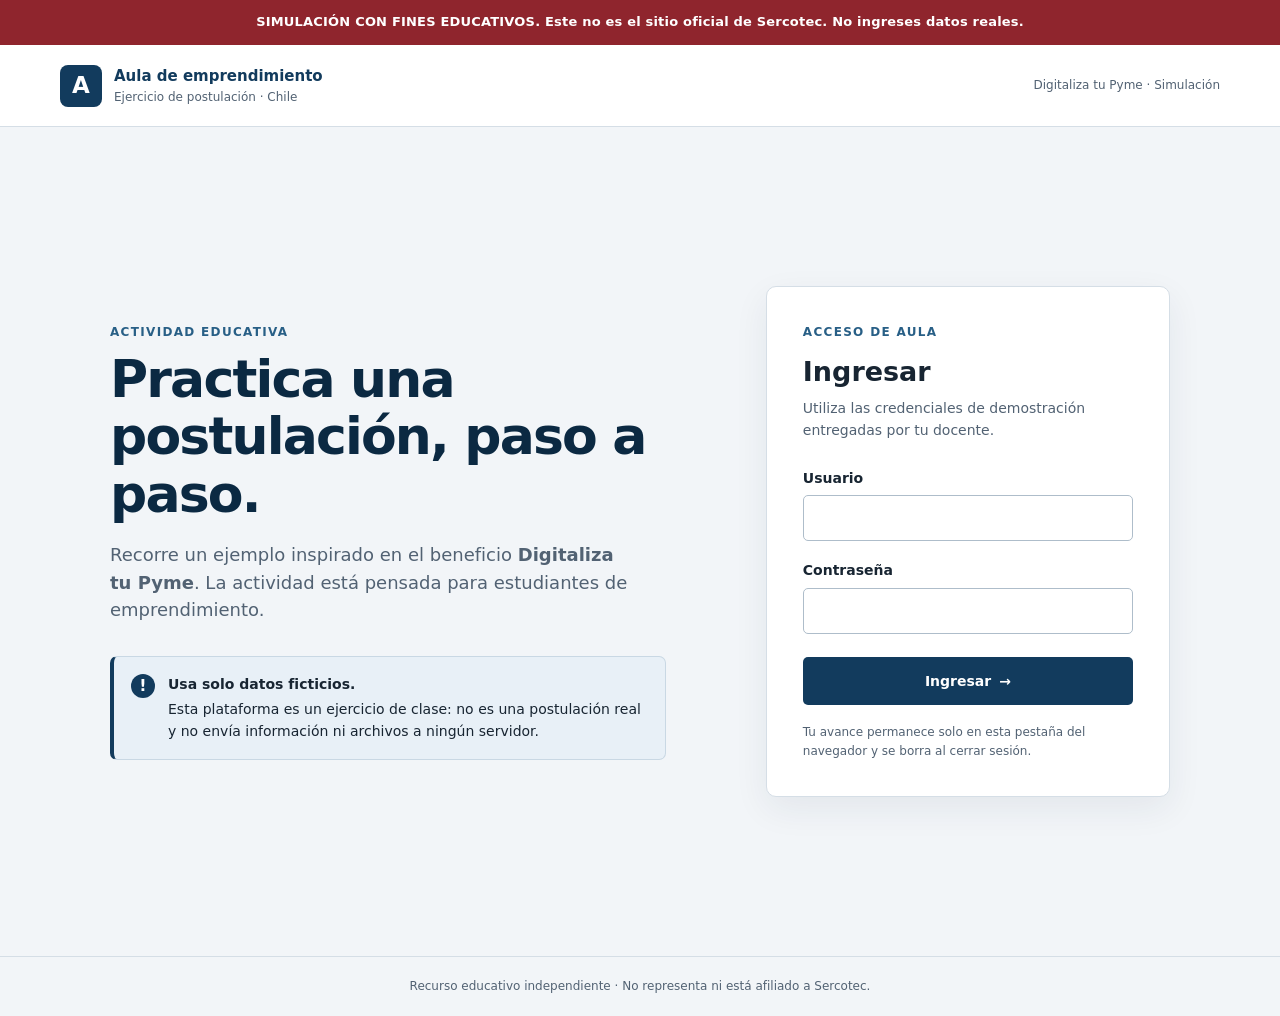
==== confirmacion.html @ b7b5539b "add: login and simulation" ====
<!doctype html>
<html lang="es-CL">
<head>
	<meta charset="utf-8">
	<meta name="viewport" content="width=device-width, initial-scale=1">
	<meta name="robots" content="noindex, nofollow">
	<meta name="theme-color" content="#123b5d">
	<title>Simulación | Comprobante educativo</title>
	<link rel="stylesheet" href="css/styles.css">
	<script src="js/auth.js" defer></script>
	<script src="js/form.js" defer></script>
</head>
<body data-page="confirmation">
	<div class="simulation-banner" role="note">SIMULACIÓN CON FINES EDUCATIVOS. Este no es el sitio oficial de Sercotec. No ingreses datos reales.</div>
	<header class="site-header">
		<a class="brand" href="formulario.html" aria-label="Aula de emprendimiento">
			<span class="brand-mark" aria-hidden="true">A</span>
			<span><strong>Aula de emprendimiento</strong><small>Ejercicio de postulación · Chile</small></span>
		</a>
		<button class="button button-quiet logout-button" type="button">Cerrar sesión</button>
	</header>

	<main class="page-main confirmation-main">
		<section class="card confirmation-card" aria-labelledby="confirmation-title">
			<div class="confirmation-icon" aria-hidden="true">✓</div>
			<p class="eyebrow">Comprobante educativo</p>
			<h1 id="confirmation-title">Simulación enviada</h1>
			<p class="confirmation-lead">Este comprobante es ficticio. La información no fue transmitida ni recibida por Sercotec.</p>
			<div class="folio-card">
				<span>Folio de simulación</span>
				<strong id="confirmation-folio"></strong>
			</div>
			<section class="review-panel confirmation-summary" aria-labelledby="confirmation-summary-title">
				<h2 id="confirmation-summary-title">Resumen de la simulación</h2>
				<div id="confirmation-summary-content" class="summary-content"></div>
			</section>
			<div class="confirmation-actions">
				<a class="button button-primary" href="formulario.html">Iniciar otra simulación</a>
				<button class="button button-secondary logout-button" type="button">Cerrar sesión</button>
			</div>
		</section>
	</main>
	<footer class="site-footer">Recurso educativo independiente · No representa ni está afiliado a Sercotec.</footer>
</body>
</html>
---- css/styles.css ----
:root {
	color-scheme: light dark;
	--navy: #123b5d;
	--navy-deep: #0b2942;
	--blue-soft: #e8f0f7;
	--ink: #182532;
	--muted: #526273;
	--paper: #ffffff;
	--page: #f2f5f8;
	--line: #d5dee6;
	--focus: #2473ae;
	--danger: #a42d32;
	--success: #24704b;
	font-family: system-ui, -apple-system, "Segoe UI", sans-serif;
}

* { box-sizing: border-box; }

body {
	margin: 0;
	padding-top: 45px;
	background: var(--page);
	color: var(--ink);
	font-size: 16px;
	line-height: 1.55;
}

[hidden] { display: none !important; }

.simulation-banner {
	position: fixed;
	z-index: 10;
	inset: 0 0 auto;
	min-height: 45px;
	display: grid;
	place-items: center;
	padding: 8px 16px;
	background: #8f252d;
	color: #fff;
	text-align: center;
	font-size: 13px;
	font-weight: 800;
	letter-spacing: .015em;
}

.site-header {
	min-height: 82px;
	display: flex;
	align-items: center;
	justify-content: space-between;
	gap: 20px;
	padding: 14px max(20px, calc((100vw - 1160px) / 2));
	background: var(--paper);
	border-bottom: 1px solid var(--line);
}

.brand {
	display: inline-flex;
	align-items: center;
	gap: 12px;
	color: var(--navy);
	text-decoration: none;
}

.brand-mark {
	width: 42px;
	height: 42px;
	display: grid;
	place-items: center;
	border-radius: 8px;
	background: var(--navy);
	color: white;
	font-size: 23px;
	font-weight: 800;
}

.brand strong, .brand small { display: block; }
.brand strong { font-size: 15px; }
.brand small, .header-note { color: var(--muted); font-size: 12px; }
.header-note { text-align: right; }

.login-layout {
	width: min(1060px, calc(100% - 36px));
	min-height: calc(100vh - 175px);
	margin: 52px auto;
	display: grid;
	grid-template-columns: minmax(0, 1.1fr) minmax(300px, .8fr);
	align-items: center;
	gap: clamp(32px, 8vw, 100px);
}

.intro-panel { max-width: 560px; }
.eyebrow {
	margin: 0 0 10px;
	color: #285f86;
	font-size: 12px;
	font-weight: 800;
	letter-spacing: .11em;
	text-transform: uppercase;
}

h1, h2, h3, h4, p { margin-top: 0; }
.intro-panel h1, .page-intro h1, .confirmation-card h1 {
	margin-bottom: 18px;
	color: var(--navy-deep);
	font-size: clamp(34px, 5vw, 52px);
	line-height: 1.1;
	letter-spacing: -.035em;
}
.intro-panel > p:not(.eyebrow) { max-width: 530px; color: var(--muted); font-size: 18px; }

.notice-card {
	display: flex;
	align-items: flex-start;
	gap: 13px;
	margin-top: 32px;
	padding: 17px;
	border: 1px solid #c9d8e4;
	border-left: 4px solid var(--navy);
	border-radius: 7px;
	background: var(--blue-soft);
}
.notice-card p { margin: 0; color: var(--ink); font-size: 14px; }
.notice-card strong { display: block; margin-bottom: 3px; }
.notice-icon {
	flex: 0 0 24px;
	height: 24px;
	display: grid;
	place-items: center;
	border-radius: 50%;
	background: var(--navy);
	color: white;
	font-weight: 800;
}

.card {
	background: var(--paper);
	border: 1px solid var(--line);
	border-radius: 10px;
	box-shadow: 0 12px 35px rgb(24 49 71 / 7%);
}
.login-card { padding: clamp(23px, 4vw, 36px); }
.section-heading { margin-bottom: 26px; }
.section-heading h2 { margin: 0 0 5px; font-size: 27px; }
.section-heading > p:last-child { margin: 0; color: var(--muted); font-size: 14px; }

.field { min-width: 0; margin-bottom: 19px; }
.field label, .field > label { display: block; margin-bottom: 6px; font-size: 14px; font-weight: 700; }
input, select, textarea {
	width: 100%;
	min-height: 46px;
	padding: 10px 12px;
	border: 1px solid #aebdca;
	border-radius: 5px;
	background: var(--paper);
	color: var(--ink);
	font: inherit;
	font-size: 15px;
}
textarea { min-height: 96px; resize: vertical; }
input::placeholder, textarea::placeholder { color: #687887; opacity: 1; }
input:disabled, select:disabled { background: var(--page); color: var(--muted); }
input:focus-visible, select:focus-visible, textarea:focus-visible, button:focus-visible, a.button:focus-visible {
	outline: 3px solid var(--focus);
	outline-offset: 2px;
}
input[type="checkbox"] { width: 19px; min-width: 19px; min-height: 19px; height: 19px; accent-color: var(--navy); }
input[type="file"] { padding: 7px; font-size: 13px; }
input[type="file"]::file-selector-button {
	min-height: 30px;
	margin-right: 10px;
	padding: 4px 9px;
	border: 1px solid var(--line);
	border-radius: 4px;
	background: var(--blue-soft);
	color: var(--navy);
	font: inherit;
	cursor: pointer;
}
.field-hint, .privacy-note { display: block; margin-top: 5px; color: var(--muted); font-size: 12px; }
.privacy-note { margin: 18px 0 0; }
.required { color: #a42d32; font-weight: 800; }

.button {
	min-height: 44px;
	display: inline-flex;
	align-items: center;
	justify-content: center;
	gap: 8px;
	padding: 9px 17px;
	border: 1px solid transparent;
	border-radius: 5px;
	font: inherit;
	font-size: 14px;
	font-weight: 750;
	line-height: 1.3;
	text-align: center;
	text-decoration: none;
	cursor: pointer;
}
.button:disabled { cursor: not-allowed; opacity: .55; }
.button-primary { background: var(--navy); color: #fff; }
.button-primary:hover:not(:disabled) { background: var(--navy-deep); }
.button-secondary { border-color: #aebdca; background: var(--paper); color: var(--navy); }
.button-secondary:hover:not(:disabled) { background: var(--blue-soft); }
.button-quiet { border-color: var(--line); background: var(--paper); color: var(--navy); }
.button-quiet:hover { background: var(--blue-soft); }
.button-wide { width: 100%; min-height: 48px; margin-top: 4px; }
.button-remove { min-height: 37px; padding: 6px 9px; border-color: #d9b5b7; background: var(--paper); color: var(--danger); font-size: 12px; }
.button-remove:hover { background: #fbeff0; }

.error-message {
	margin: 0 0 14px;
	padding: 10px 12px;
	border-left: 3px solid var(--danger);
	background: #fff0f0;
	color: #762026;
	font-size: 14px;
}
.sr-only {
	position: absolute;
	width: 1px;
	height: 1px;
	padding: 0;
	margin: -1px;
	overflow: hidden;
	clip: rect(0, 0, 0, 0);
	white-space: nowrap;
	border: 0;
}

.site-footer {
	padding: 20px 16px;
	border-top: 1px solid var(--line);
	color: var(--muted);
	text-align: center;
	font-size: 12px;
}
.page-main { width: min(1040px, calc(100% - 32px)); margin: 40px auto 64px; }
.page-intro { margin-bottom: 25px; }
.page-intro h1 { margin-bottom: 8px; font-size: clamp(30px, 4vw, 42px); }
.page-intro > p:last-child { margin: 0; color: var(--muted); }
.application-card { padding: clamp(20px, 4vw, 38px); }

.progress-block { margin-bottom: 36px; }
.progress-copy { display: flex; justify-content: space-between; gap: 12px; margin-bottom: 9px; color: var(--navy); font-size: 13px; font-weight: 750; }
.progress-track { height: 9px; overflow: hidden; border-radius: 8px; background: #dce5ec; }
.progress-track > span { display: block; width: 20%; height: 100%; border-radius: inherit; background: var(--navy); transition: width .2s ease; }
.step-indicators { display: flex; justify-content: space-between; gap: 6px; margin: 17px 0 0; padding: 0; list-style: none; }
.step-indicators li { display: flex; align-items: center; gap: 7px; color: var(--muted); font-size: 12px; }
.step-indicators li > span:first-child {
	width: 25px;
	height: 25px;
	display: grid;
	place-items: center;
	border: 1px solid #aebdca;
	border-radius: 50%;
	background: var(--paper);
	font-size: 12px;
	font-weight: 750;
}
.step-indicators li.current { color: var(--navy); font-weight: 800; }
.step-indicators li.current > span:first-child, .step-indicators li.complete > span:first-child { border-color: var(--navy); background: var(--navy); color: white; }

.step-heading { margin-bottom: 25px; }
.step-heading h2 { margin: 0 0 5px; font-size: 24px; }
.step-heading > p:last-child { margin: 0; color: var(--muted); font-size: 14px; }
.fields-grid { display: grid; grid-template-columns: repeat(2, minmax(0, 1fr)); gap: 0 20px; }
.fields-grid .field-full { grid-column: 1 / -1; }
.field-full { min-width: 0; }
.form-navigation { display: flex; justify-content: space-between; gap: 12px; margin-top: 30px; padding-top: 20px; border-top: 1px solid var(--line); }
.form-navigation #submit-application { margin-left: auto; }

.table-scroll { max-width: 100%; overflow-x: auto; }
.investment-table { width: 100%; min-width: 690px; border-collapse: collapse; }
.investment-table caption { margin-bottom: 8px; color: var(--muted); text-align: left; font-size: 12px; }
.investment-table th { padding: 9px 7px; background: var(--blue-soft); color: var(--navy); text-align: left; font-size: 12px; }
.investment-table td { padding: 8px 5px; vertical-align: top; }
.investment-table input, .investment-table select { min-height: 39px; padding: 7px; font-size: 13px; }
.add-row-button { margin-top: 12px; }
.total-card { display: flex; justify-content: space-between; gap: 15px; margin-top: 20px; padding: 15px; border-radius: 5px; background: var(--blue-soft); color: var(--navy); }
.total-card strong { font-size: 18px; }

.declarations { display: grid; gap: 13px; margin-bottom: 24px; }
.check-option { display: flex; align-items: flex-start; gap: 10px; font-size: 14px; }
.check-option input { flex: 0 0 19px; margin: 2px 0 0; }
.file-field { margin-bottom: 25px; }
.review-panel { margin-top: 25px; padding: 20px; border: 1px solid var(--line); border-radius: 7px; background: var(--page); }
.review-panel h3, .review-panel h2 { margin: 0 0 15px; font-size: 19px; }
.summary-content { display: grid; grid-template-columns: repeat(2, minmax(0, 1fr)); gap: 18px; }
.summary-group { min-width: 0; padding-bottom: 12px; border-bottom: 1px solid var(--line); overflow-wrap: anywhere; }
.summary-group h4 { margin: 0 0 8px; color: var(--navy); font-size: 14px; }
.summary-group dl { display: grid; grid-template-columns: minmax(90px, .7fr) minmax(0, 1fr); gap: 5px 10px; margin: 0; font-size: 12px; }
.summary-group dt { color: var(--muted); }
.summary-group dd { margin: 0; }
.summary-group ul { margin: 0; padding-left: 19px; font-size: 12px; }
.summary-group li + li { margin-top: 6px; }
.summary-total { margin: 9px 0 0; color: var(--navy); font-size: 13px; font-weight: 800; }

.confirmation-main { max-width: 800px; }
.confirmation-card { padding: clamp(23px, 5vw, 48px); text-align: center; }
.confirmation-icon { width: 55px; height: 55px; display: grid; place-items: center; margin: 0 auto 18px; border-radius: 50%; background: #e4f3e9; color: var(--success); font-size: 30px; font-weight: 800; }
.confirmation-card h1 { margin-bottom: 10px; font-size: clamp(32px, 4vw, 43px); }
.confirmation-lead { max-width: 560px; margin: 0 auto 22px; color: var(--muted); }
.folio-card { display: inline-grid; gap: 3px; margin-bottom: 10px; padding: 12px 24px; border: 1px dashed #9db2c3; border-radius: 6px; background: var(--blue-soft); color: var(--navy); }
.folio-card span { font-size: 12px; }
.folio-card strong { font-size: 21px; letter-spacing: .05em; }
.confirmation-summary { text-align: left; }
.confirmation-actions { display: flex; justify-content: center; flex-wrap: wrap; gap: 12px; margin-top: 22px; }

@media (max-width: 720px) {
	.login-layout { grid-template-columns: 1fr; gap: 30px; margin-top: 35px; }
	.intro-panel { max-width: 620px; }
	.intro-panel h1 { max-width: 550px; }
	.notice-card { margin-top: 20px; }
	.login-card { max-width: 560px; width: 100%; justify-self: center; }
	.page-main { margin-top: 28px; }
	.step-name { display: none; }
}

@media (max-width: 520px) {
	body { padding-top: 54px; }
	.simulation-banner { min-height: 54px; padding: 7px 10px; font-size: 11px; line-height: 1.25; }
	.site-header { min-height: 70px; padding: 12px 16px; }
	.brand { gap: 8px; }
	.brand-mark { width: 36px; height: 36px; }
	.brand strong { font-size: 13px; }
	.brand small { font-size: 10px; }
	.header-note { max-width: 105px; font-size: 11px; }
	.login-layout { width: calc(100% - 32px); margin: 27px auto 38px; }
	.intro-panel h1 { font-size: 36px; }
	.intro-panel > p:not(.eyebrow) { font-size: 16px; }
	.page-main { width: calc(100% - 24px); margin: 24px auto 40px; }
	.application-card { padding: 19px 15px; }
	.fields-grid, .summary-content { grid-template-columns: 1fr; }
	.fields-grid .field-full { grid-column: auto; }
	.step-indicators { gap: 2px; }
	.step-indicators li > span:first-child { width: 23px; height: 23px; }
	.form-navigation { gap: 8px; }
	.form-navigation .button { flex: 1; padding-inline: 9px; }
	.summary-group dl { grid-template-columns: minmax(85px, .8fr) minmax(0, 1.2fr); }
	.review-panel { padding: 15px; }
}

@media (prefers-color-scheme: dark) {
	:root {
		color-scheme: dark;
		--navy: #a9d5f5;
		--navy-deep: #d9edfb;
		--blue-soft: #1c3345;
		--ink: #e7edf2;
		--muted: #b1bdc8;
		--paper: #17232e;
		--page: #101a23;
		--line: #344553;
		--focus: #7ec2f2;
		--danger: #ff9297;
		--success: #8bd2a5;
	}
	.simulation-banner { background: #8f252d; color: #fff; }
	.brand-mark, .notice-icon, .button-primary { background: #245b80; }
	.notice-card { border-color: #36546a; }
	.button-primary:hover:not(:disabled) { background: #3176a4; }
	.button-remove:hover { background: #48282b; }
	.error-message { border-color: #ff9297; background: #40272a; color: #ffdadd; }
	.confirmation-icon { background: #1e402e; }
	.step-indicators li > span:first-child { border-color: #607484; }
	.progress-track { background: #354956; }
	.investment-table th { background: #1c3345; }
}

@media (prefers-reduced-motion: reduce) {
	*, *::before, *::after { scroll-behavior: auto !important; transition-duration: .01ms !important; }
}
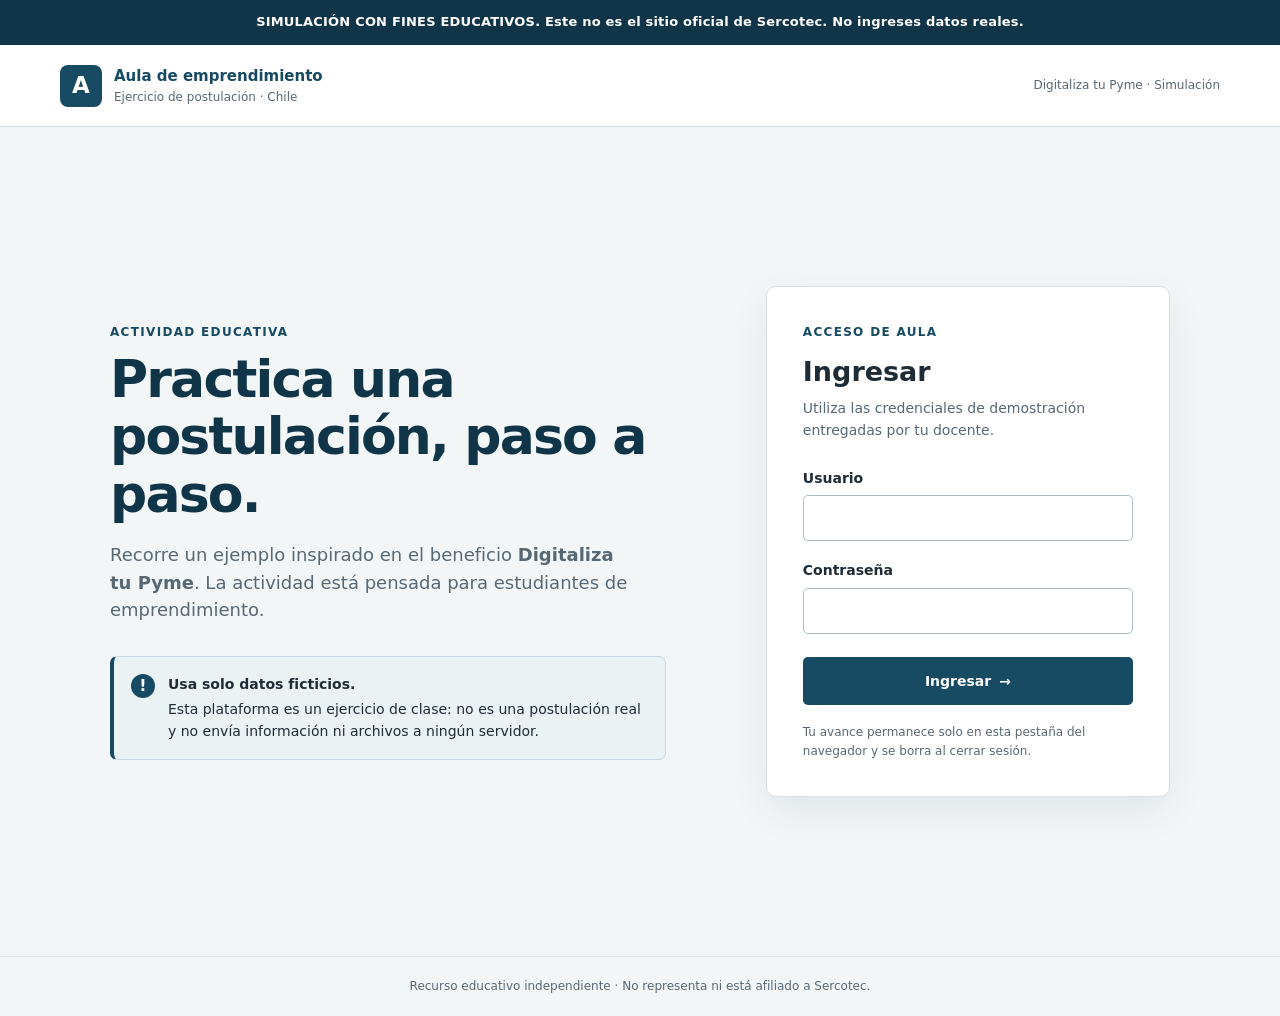
==== commit 639ff8f4: "colores" ====
--- a/confirmacion.html
+++ b/confirmacion.html
@@ -4,7 +4,7 @@
 	<meta charset="utf-8">
 	<meta name="viewport" content="width=device-width, initial-scale=1">
 	<meta name="robots" content="noindex, nofollow">
-	<meta name="theme-color" content="#123b5d">
+	<meta name="theme-color" content="#103548">
 	<title>Simulación | Comprobante educativo</title>
 	<link rel="stylesheet" href="css/styles.css">
 	<script src="js/auth.js" defer></script>
--- a/css/styles.css
+++ b/css/styles.css
@@ -1,16 +1,16 @@
 :root {
 	color-scheme: light dark;
-	--navy: #123b5d;
-	--navy-deep: #0b2942;
-	--blue-soft: #e8f0f7;
-	--ink: #182532;
-	--muted: #526273;
+	--navy: #174a63;
+	--navy-deep: #103548;
+	--blue-soft: #eaf2f4;
+	--ink: #202c35;
+	--muted: #586873;
 	--paper: #ffffff;
-	--page: #f2f5f8;
-	--line: #d5dee6;
-	--focus: #2473ae;
-	--danger: #a42d32;
-	--success: #24704b;
+	--page: #f3f6f7;
+	--line: #d8e1e5;
+	--focus: #16847f;
+	--danger: #a13e45;
+	--success: #287653;
 	font-family: system-ui, -apple-system, "Segoe UI", sans-serif;
 }
 
@@ -35,7 +35,7 @@
 	display: grid;
 	place-items: center;
 	padding: 8px 16px;
-	background: #8f252d;
+	background: var(--navy-deep);
 	color: #fff;
 	text-align: center;
 	font-size: 13px;
@@ -92,7 +92,7 @@
 .intro-panel { max-width: 560px; }
 .eyebrow {
 	margin: 0 0 10px;
-	color: #285f86;
+	color: var(--navy);
 	font-size: 12px;
 	font-weight: 800;
 	letter-spacing: .11em;
@@ -137,7 +137,7 @@
 	background: var(--paper);
 	border: 1px solid var(--line);
 	border-radius: 10px;
-	box-shadow: 0 12px 35px rgb(24 49 71 / 7%);
+	box-shadow: 0 14px 36px rgb(16 53 72 / 8%);
 }
 .login-card { padding: clamp(23px, 4vw, 36px); }
 .section-heading { margin-bottom: 26px; }
@@ -146,6 +146,7 @@
 
 .field { min-width: 0; margin-bottom: 19px; }
 .field label, .field > label { display: block; margin-bottom: 6px; font-size: 14px; font-weight: 700; }
+.field-label { display: block; margin-bottom: 6px; font-size: 14px; font-weight: 700; }
 input, select, textarea {
 	width: 100%;
 	min-height: 46px;
@@ -165,6 +166,9 @@
 	outline-offset: 2px;
 }
 input[type="checkbox"] { width: 19px; min-width: 19px; min-height: 19px; height: 19px; accent-color: var(--navy); }
+input[type="radio"] { width: 18px; min-width: 18px; min-height: 18px; height: 18px; margin: 0; padding: 0; accent-color: var(--navy); }
+.radio-options { min-height: 46px; display: flex; align-items: center; gap: 20px; }
+.field .radio-option { display: inline-flex; align-items: center; gap: 8px; margin: 0; font-size: 14px; font-weight: 500; cursor: pointer; }
 input[type="file"] { padding: 7px; font-size: 13px; }
 input[type="file"]::file-selector-button {
 	min-height: 30px;
@@ -179,7 +183,6 @@
 }
 .field-hint, .privacy-note { display: block; margin-top: 5px; color: var(--muted); font-size: 12px; }
 .privacy-note { margin: 18px 0 0; }
-.required { color: #a42d32; font-weight: 800; }
 
 .button {
 	min-height: 44px;
@@ -345,28 +348,28 @@
 @media (prefers-color-scheme: dark) {
 	:root {
 		color-scheme: dark;
-		--navy: #a9d5f5;
-		--navy-deep: #d9edfb;
-		--blue-soft: #1c3345;
-		--ink: #e7edf2;
-		--muted: #b1bdc8;
-		--paper: #17232e;
-		--page: #101a23;
-		--line: #344553;
-		--focus: #7ec2f2;
-		--danger: #ff9297;
-		--success: #8bd2a5;
+		--navy: #91c9ce;
+		--navy-deep: #d8ecee;
+		--blue-soft: #20353d;
+		--ink: #e8eff0;
+		--muted: #adbec2;
+		--paper: #17272d;
+		--page: #101d22;
+		--line: #34494f;
+		--focus: #55b8ad;
+		--danger: #f0a0a2;
+		--success: #91d0ad;
 	}
-	.simulation-banner { background: #8f252d; color: #fff; }
-	.brand-mark, .notice-icon, .button-primary { background: #245b80; }
-	.notice-card { border-color: #36546a; }
-	.button-primary:hover:not(:disabled) { background: #3176a4; }
-	.button-remove:hover { background: #48282b; }
-	.error-message { border-color: #ff9297; background: #40272a; color: #ffdadd; }
-	.confirmation-icon { background: #1e402e; }
-	.step-indicators li > span:first-child { border-color: #607484; }
-	.progress-track { background: #354956; }
-	.investment-table th { background: #1c3345; }
+	.simulation-banner { background: #102b36; color: #fff; }
+	.brand-mark, .notice-icon, .button-primary { background: #236875; }
+	.notice-card { border-color: #395760; }
+	.button-primary:hover:not(:disabled) { background: #2d7f87; }
+	.button-remove:hover { background: #482d31; }
+	.error-message { border-color: #f0a0a2; background: #402b30; color: #f8dfe0; }
+	.confirmation-icon { background: #203f35; }
+	.step-indicators li > span:first-child { border-color: #607a80; }
+	.progress-track { background: #354c52; }
+	.investment-table th { background: #20353d; }
 }
 
 @media (prefers-reduced-motion: reduce) {
